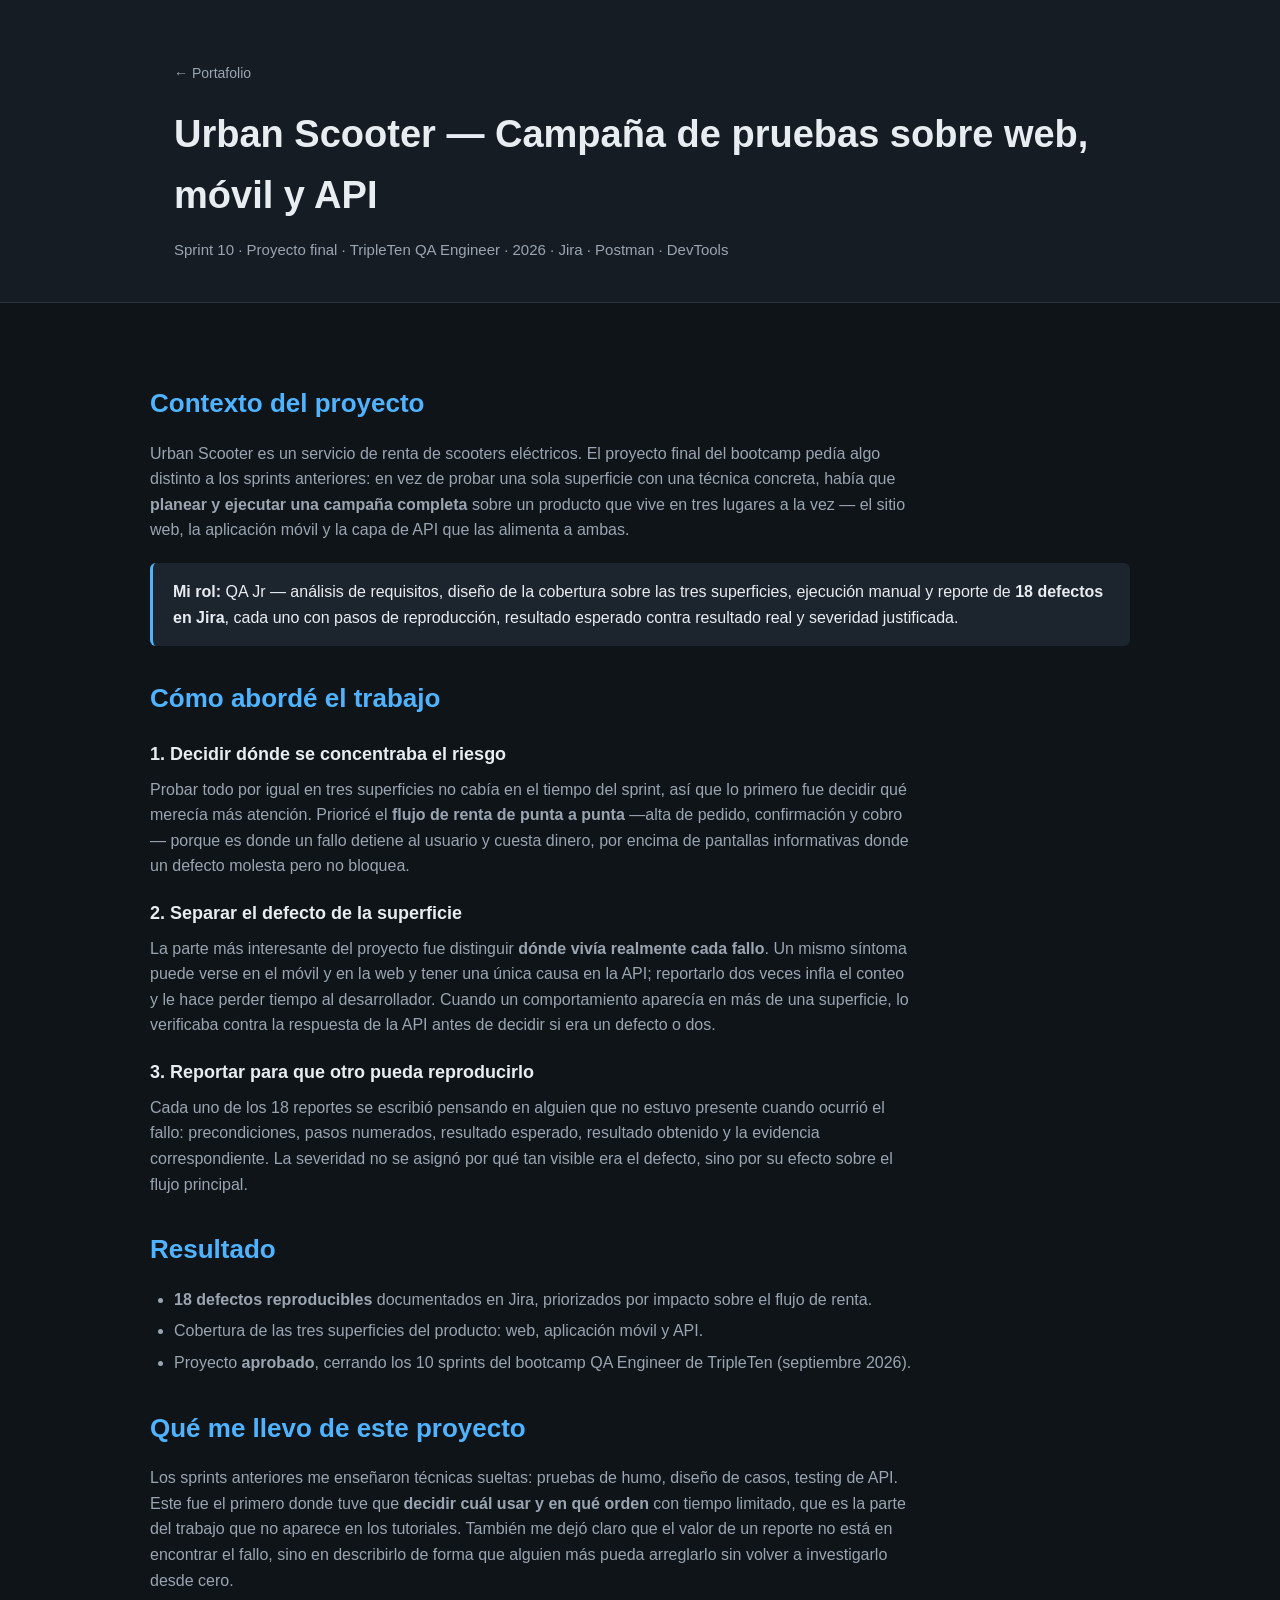
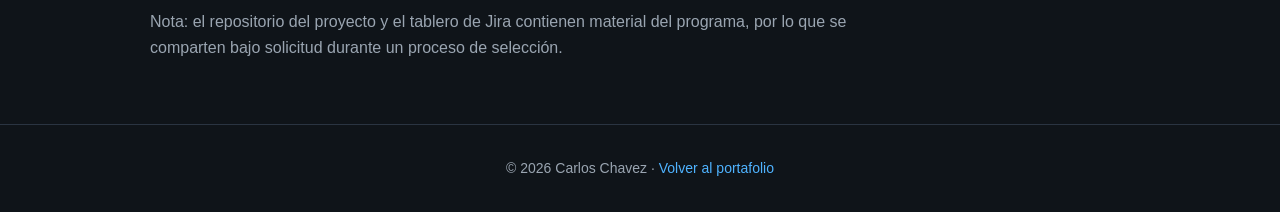
==== proyecto-3.html @ 75a72a67 "Actualiza el portafolio al estado real del bootcamp El portafolio seguia diciendo "curso el bootcamp" ====
<!DOCTYPE html>
<html lang="es">
<head>
<meta charset="UTF-8">
<meta name="viewport" content="width=device-width, initial-scale=1.0">
<title>Urban Scooter — Proyecto final · 18 bugs · Carlos Chavez</title>
<link rel="stylesheet" href="style.css">
</head>
<body>
<header class="project-header">
  <div class="container">
    <a class="back" href="index.html">← Portafolio</a>
    <h1>Urban Scooter — Campaña de pruebas sobre web, móvil y API</h1>
    <p class="meta">Sprint 10 · Proyecto final · TripleTen QA Engineer · 2026 · Jira · Postman · DevTools</p>
  </div>
</header>

<main class="container project-content">

<h2>Contexto del proyecto</h2>
<p>Urban Scooter es un servicio de renta de scooters eléctricos. El proyecto final del bootcamp
pedía algo distinto a los sprints anteriores: en vez de probar una sola superficie con una
técnica concreta, había que <strong>planear y ejecutar una campaña completa</strong> sobre un
producto que vive en tres lugares a la vez — el sitio web, la aplicación móvil y la capa de API
que las alimenta a ambas.</p>

<div class="callout">
  <strong>Mi rol:</strong> QA Jr — análisis de requisitos, diseño de la cobertura sobre las tres
  superficies, ejecución manual y reporte de <strong>18 defectos en Jira</strong>, cada uno con
  pasos de reproducción, resultado esperado contra resultado real y severidad justificada.
</div>

<h2>Cómo abordé el trabajo</h2>

<h3>1. Decidir dónde se concentraba el riesgo</h3>
<p>Probar todo por igual en tres superficies no cabía en el tiempo del sprint, así que lo primero
fue decidir qué merecía más atención. Prioricé el <strong>flujo de renta de punta a punta</strong>
—alta de pedido, confirmación y cobro— porque es donde un fallo detiene al usuario y cuesta
dinero, por encima de pantallas informativas donde un defecto molesta pero no bloquea.</p>

<h3>2. Separar el defecto de la superficie</h3>
<p>La parte más interesante del proyecto fue distinguir <strong>dónde vivía realmente cada
fallo</strong>. Un mismo síntoma puede verse en el móvil y en la web y tener una única causa en
la API; reportarlo dos veces infla el conteo y le hace perder tiempo al desarrollador. Cuando un
comportamiento aparecía en más de una superficie, lo verificaba contra la respuesta de la API
antes de decidir si era un defecto o dos.</p>

<h3>3. Reportar para que otro pueda reproducirlo</h3>
<p>Cada uno de los 18 reportes se escribió pensando en alguien que no estuvo presente cuando
ocurrió el fallo: precondiciones, pasos numerados, resultado esperado, resultado obtenido y la
evidencia correspondiente. La severidad no se asignó por qué tan visible era el defecto, sino por
su efecto sobre el flujo principal.</p>

<h2>Resultado</h2>
<ul>
  <li><strong>18 defectos reproducibles</strong> documentados en Jira, priorizados por impacto sobre el flujo de renta.</li>
  <li>Cobertura de las tres superficies del producto: web, aplicación móvil y API.</li>
  <li>Proyecto <strong>aprobado</strong>, cerrando los 10 sprints del bootcamp QA Engineer de TripleTen (septiembre 2026).</li>
</ul>

<h2>Qué me llevo de este proyecto</h2>
<p>Los sprints anteriores me enseñaron técnicas sueltas: pruebas de humo, diseño de casos,
testing de API. Este fue el primero donde tuve que <strong>decidir cuál usar y en qué orden</strong>
con tiempo limitado, que es la parte del trabajo que no aparece en los tutoriales. También me dejó
claro que el valor de un reporte no está en encontrar el fallo, sino en describirlo de forma que
alguien más pueda arreglarlo sin volver a investigarlo desde cero.</p>

<p class="meta">Nota: el repositorio del proyecto y el tablero de Jira contienen material del
programa, por lo que se comparten bajo solicitud durante un proceso de selección.</p>

</main>

<footer>
  <div class="container">
    <p>© 2026 Carlos Chavez · <a href="index.html">Volver al portafolio</a></p>
  </div>
</footer>
</body>
</html>
---- style.css ----
:root{
  --bg:#0f1419; --surface:#161c23; --card:#1c242d;
  --text:#e8edf2; --muted:#9aa5b1; --accent:#4fb3ff; --accent-hover:#7cc4ff;
  --border:#2a3441; --success:#4ade80;
  --max:980px;
}
*{box-sizing:border-box;margin:0;padding:0}
html{scroll-behavior:smooth}
body{font-family:-apple-system,BlinkMacSystemFont,"Segoe UI",Roboto,sans-serif;background:var(--bg);color:var(--text);line-height:1.6}
.container{max-width:var(--max);margin:0 auto;padding:0 24px}
a{color:var(--accent);text-decoration:none}
a:hover{color:var(--accent-hover)}

.hero{padding:80px 0 60px;background:linear-gradient(180deg,#1a2332 0%,var(--bg) 100%);border-bottom:1px solid var(--border)}
.hero .eyebrow{color:var(--accent);font-size:14px;text-transform:uppercase;letter-spacing:2px;margin-bottom:12px}
.hero h1{font-size:48px;font-weight:700;margin-bottom:20px;line-height:1.1}
.hero .lede{font-size:18px;color:var(--muted);max-width:680px;margin-bottom:32px}
.cta{display:flex;gap:12px;flex-wrap:wrap}
.btn{display:inline-block;padding:12px 24px;border-radius:8px;font-weight:600;font-size:15px;transition:all .2s}
.btn.primary{background:var(--accent);color:#0a0e13}
.btn.primary:hover{background:var(--accent-hover);color:#0a0e13;transform:translateY(-1px)}
.btn.ghost{border:1px solid var(--border);color:var(--text)}
.btn.ghost:hover{border-color:var(--accent);color:var(--accent)}

.section{padding:60px 0;border-bottom:1px solid var(--border)}
.section h2{font-size:32px;margin-bottom:24px;font-weight:700}
.section h3{font-size:20px;margin:24px 0 12px;color:var(--accent)}
.section p{color:var(--muted);margin-bottom:16px;max-width:760px}
.section ul{list-style:none;margin-bottom:16px}
.section ul li{padding:8px 0;color:var(--muted);max-width:760px}
.section ul.logros li{padding:10px 0;border-bottom:1px solid var(--border)}
.section ul.logros li:last-child{border-bottom:none}

.cards{display:grid;grid-template-columns:repeat(auto-fit,minmax(320px,1fr));gap:20px;margin-top:24px}
.card{display:block;background:var(--card);border:1px solid var(--border);border-radius:12px;padding:24px;transition:all .2s;color:var(--text)}
.card:hover{border-color:var(--accent);transform:translateY(-2px);color:var(--text)}
.card .tag{display:inline-block;background:rgba(79,179,255,.12);color:var(--accent);padding:4px 10px;border-radius:6px;font-size:12px;font-weight:600;margin-bottom:12px}
.card h3{color:var(--text);font-size:20px;margin-bottom:8px}
.card p{color:var(--muted);font-size:15px;margin-bottom:16px}
.card .link{color:var(--accent);font-weight:600;font-size:14px}

.skill-grid{display:flex;flex-wrap:wrap;gap:8px;margin-top:16px}
.skill-grid span{background:var(--surface);border:1px solid var(--border);padding:8px 14px;border-radius:6px;font-size:14px;color:var(--muted)}

.contacto{font-size:17px}
.contacto li{padding:10px 0;color:var(--text)}

footer{padding:32px 0;text-align:center;color:var(--muted);font-size:14px;border-top:1px solid var(--border)}

/* Project page */
.project-header{padding:60px 0 40px;background:var(--surface);border-bottom:1px solid var(--border)}
.project-header .back{color:var(--muted);font-size:14px;margin-bottom:20px;display:inline-block}
.project-header h1{font-size:38px;margin-bottom:12px}
.project-header .meta{color:var(--muted);font-size:15px}
.project-content{padding:48px 0}
.project-content h2{font-size:26px;margin:32px 0 16px;color:var(--accent)}
.project-content h3{font-size:18px;margin:20px 0 8px}
.project-content p{color:var(--muted);margin-bottom:16px;max-width:760px}
.project-content ul{list-style:disc;padding-left:24px;margin-bottom:16px;color:var(--muted)}
.project-content ul li{margin-bottom:6px}
.project-content table{width:100%;border-collapse:collapse;margin:20px 0;font-size:14px}
.project-content th,.project-content td{padding:10px 12px;border:1px solid var(--border);text-align:left}
.project-content th{background:var(--surface);color:var(--text);font-weight:600}
.project-content td{color:var(--muted)}
.callout{background:var(--card);border-left:3px solid var(--accent);padding:16px 20px;margin:20px 0;border-radius:6px}
.callout strong{color:var(--text)}
code{background:var(--surface);padding:2px 6px;border-radius:4px;font-family:"JetBrains Mono",Menlo,monospace;font-size:13px;color:var(--accent)}

@media (max-width:640px){
  .hero h1{font-size:32px}
  .hero .lede{font-size:16px}
  .section h2{font-size:24px}
  .project-header h1{font-size:26px}
}
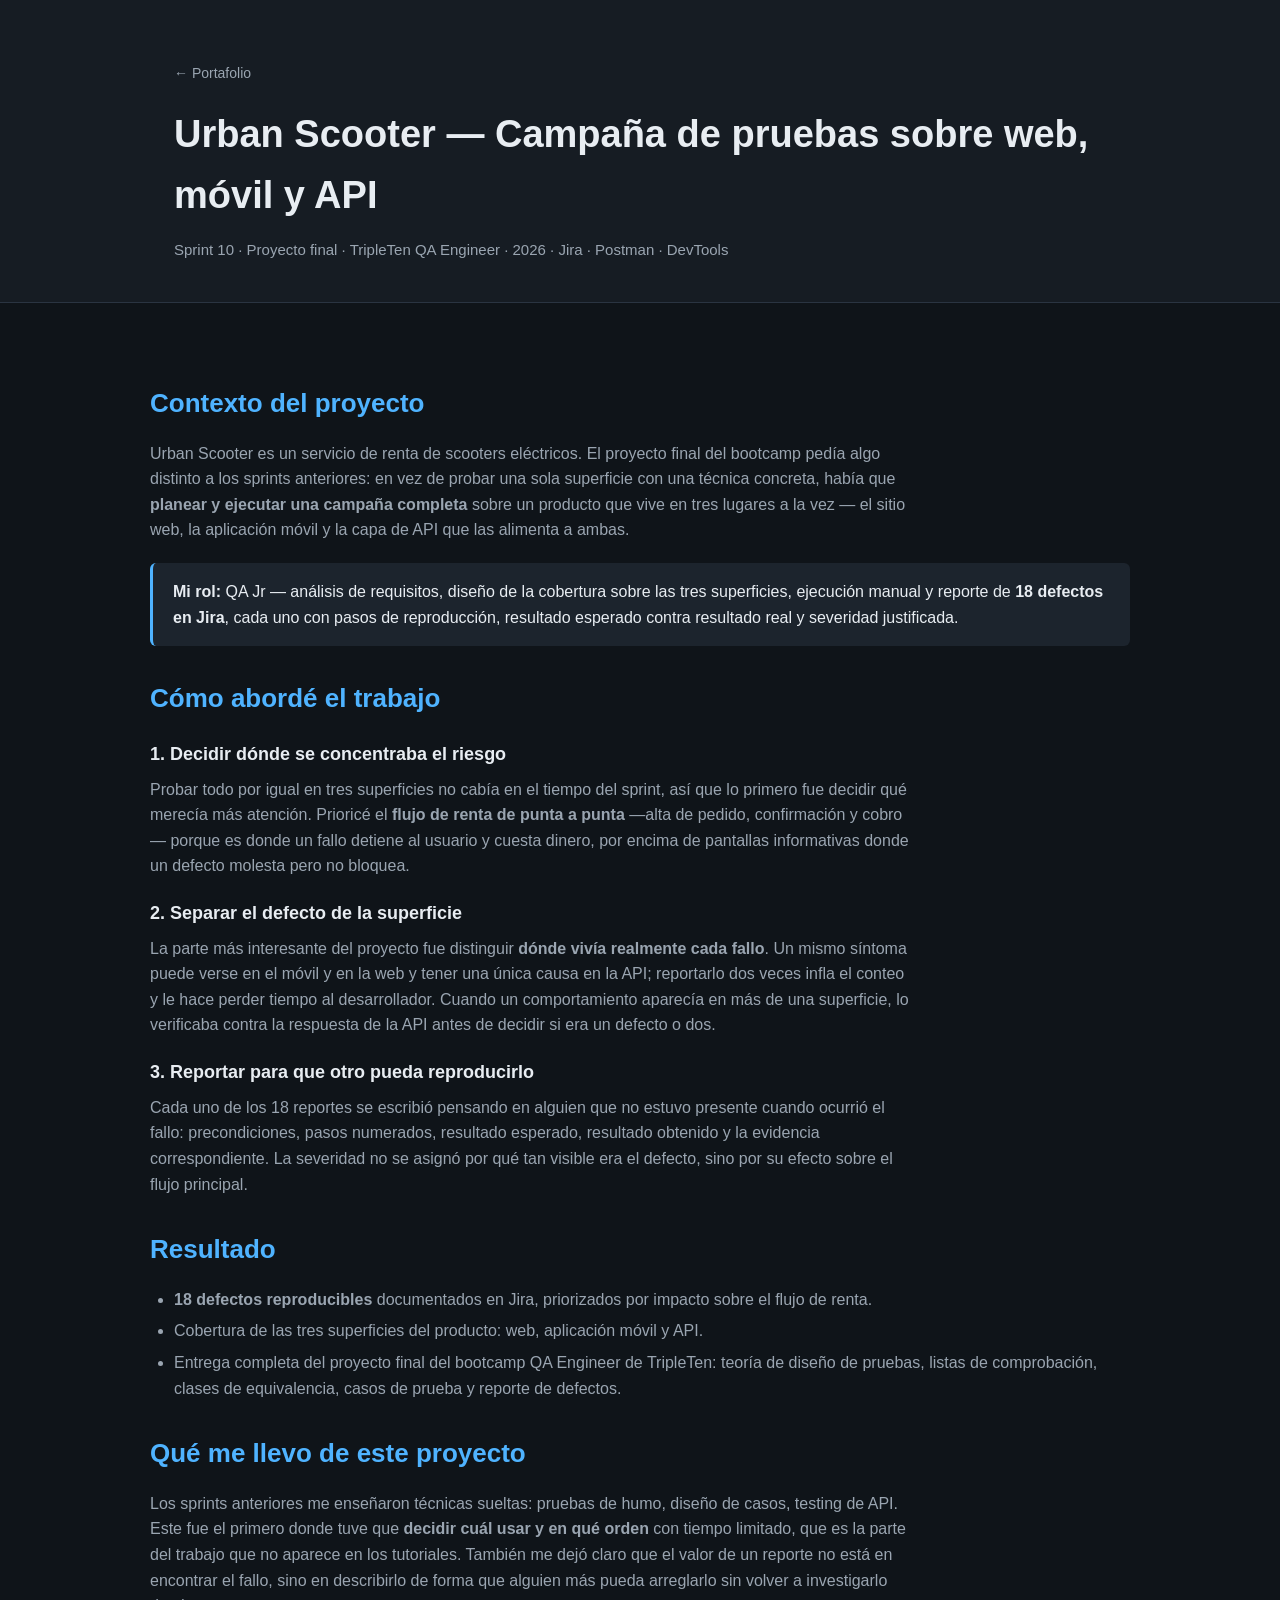
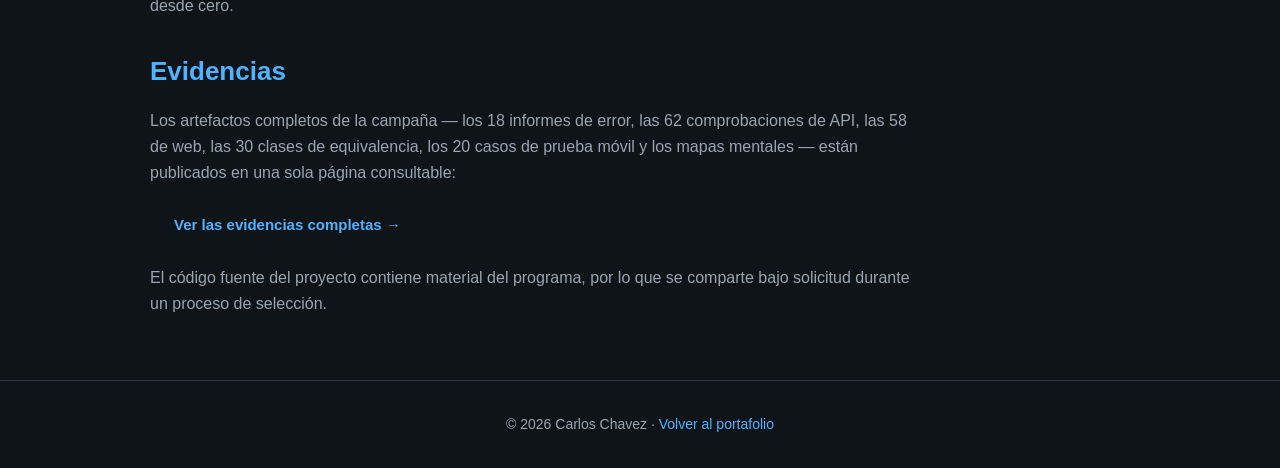
==== commit ce7ea118: "Publicar las evidencias completas del proyecto final de Urban Scooter Pagina consultable con los 18 " ====
--- a/proyecto-3.html
+++ b/proyecto-3.html
@@ -55,7 +55,8 @@
 <ul>
   <li><strong>18 defectos reproducibles</strong> documentados en Jira, priorizados por impacto sobre el flujo de renta.</li>
   <li>Cobertura de las tres superficies del producto: web, aplicación móvil y API.</li>
-  <li>Proyecto <strong>aprobado</strong>, cerrando los 10 sprints del bootcamp QA Engineer de TripleTen (septiembre 2026).</li>
+  <li>Entrega completa del proyecto final del bootcamp QA Engineer de TripleTen: teoría de diseño
+      de pruebas, listas de comprobación, clases de equivalencia, casos de prueba y reporte de defectos.</li>
 </ul>
 
 <h2>Qué me llevo de este proyecto</h2>
@@ -65,8 +66,13 @@
 claro que el valor de un reporte no está en encontrar el fallo, sino en describirlo de forma que
 alguien más pueda arreglarlo sin volver a investigarlo desde cero.</p>
 
-<p class="meta">Nota: el repositorio del proyecto y el tablero de Jira contienen material del
-programa, por lo que se comparten bajo solicitud durante un proceso de selección.</p>
+<h2>Evidencias</h2>
+<p>Los artefactos completos de la campa&ntilde;a &mdash; los 18 informes de error, las 62 comprobaciones de
+API, las 58 de web, las 30 clases de equivalencia, los 20 casos de prueba m&oacute;vil y los mapas
+mentales &mdash; est&aacute;n publicados en una sola p&aacute;gina consultable:</p>
+<p><a class="btn" href="sprint10-evidencias.html">Ver las evidencias completas &rarr;</a></p>
+<p class="meta">El c&oacute;digo fuente del proyecto contiene material del programa, por lo que se
+comparte bajo solicitud durante un proceso de selecci&oacute;n.</p>
 
 </main>
 
